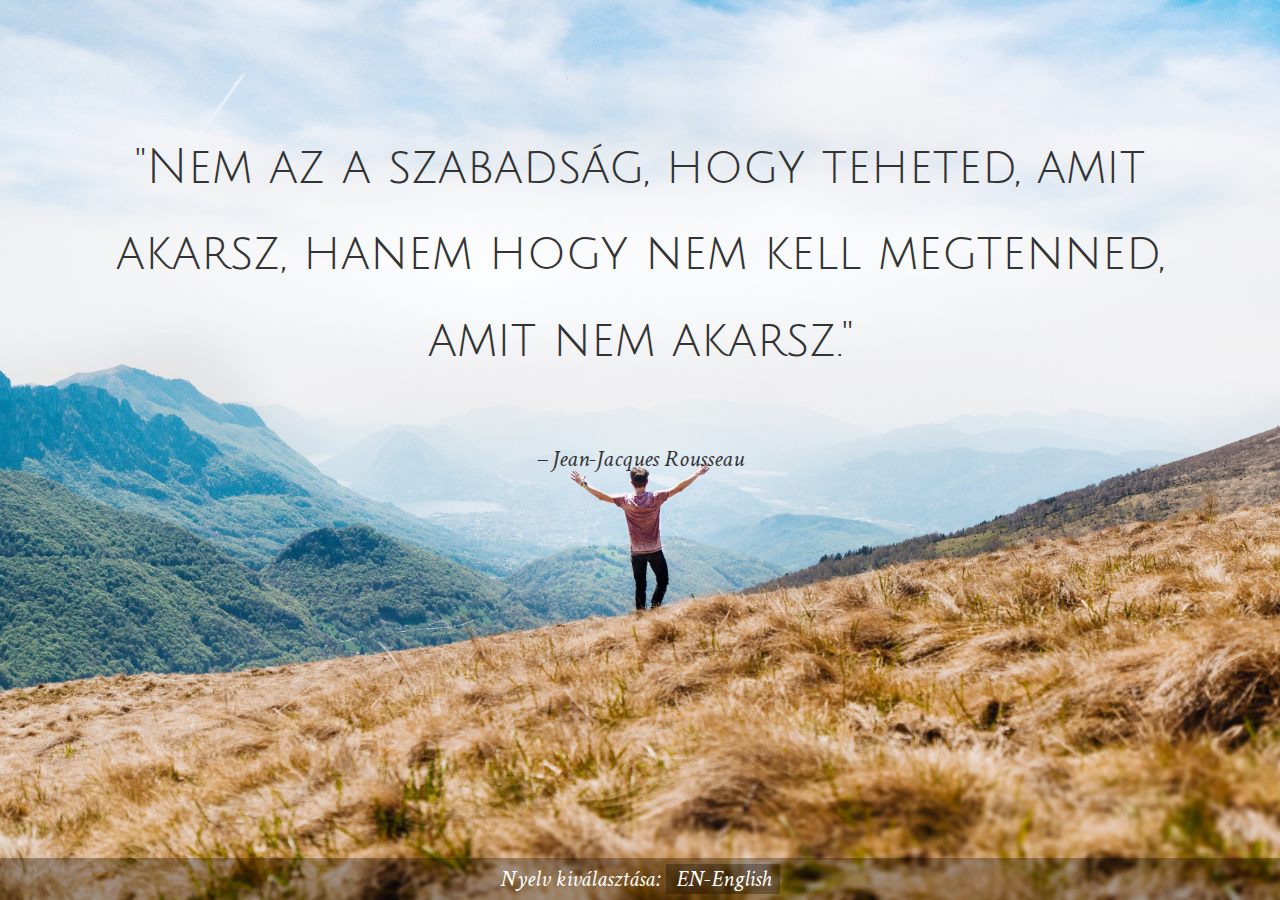
==== hu-HU.html @ e9a16f93 "media-queries, languages added" ====
<!DOCTYPE html>
<html>
<head>
  <meta charset="utf-8">
  <meta name="viewport" content="width=device-width initial-scale=1">
  
  <link rel="stylesheet" type="text/css" href="main.css">
  <link href="https://fonts.googleapis.com/css?family=Crimson+Text|Julius+Sans+One" rel="stylesheet">
  
  <title>Freedom</title>
</head>
<body>

  <div class="wrapper">
    <p class="quote">"Nem az a szabadság, hogy teheted, amit akarsz, hanem hogy nem kell megtenned, amit nem akarsz."</p>
    <p class="author"><small>– Jean-Jacques Rousseau</small></p>
  </div>
    
</body>

<footer>

<div class="dropup">
  <p class="lang-selector" >Nyelv kiválasztása: </p>
  <div class="dropup">
  <button class="dropbtn">EN-English</button>
  <div class="dropup-content">
    <a href="de-DE.html">DE-Deutsche</a>
    <a href="index.html">EN-English</a>
    <a href="es-ES.html">ES-Español</a>
  </div>
</div>
</div>
</footer>
</html>
---- main.css ----
html,
body {
  margin: 0;
  padding: 0;
  font-size: 80%;
  line-height: 1;
}

body {
  width: 100%;
  height: 100vh;
  background: url('assets/freedom.jpg') no-repeat center;
  background-size: cover;
  color: #333;
}

.wrapper {
  padding-top: 4rem;
  width: 90%;
  margin: 0 auto;
  text-align: center;
}

.quote {
  font-family: 'Julius Sans One', sans-serif;
  font-size: 2.5rem; 
}

.author {
  font-family: 'Crimson Text', serif;
  font-size: 1.5rem;
  font-style: italic;
}
Footer{
Color: white;
Background-color: rgba(0,0,0,.3);
Height:auto;
position: absolute;
  Bottom:0;
Width:100%;
Text-align: center;
} 

.lang-selector {
Display: inline-block;
  font-family: 'Crimson Text', serif;
  font-style: italic;
  font-size: 1.2rem;
  margin:0;
} 


/* Dropup Button */
.dropbtn {
  background-color: rgba(0,0,0,.3);
  color: white;
  font-family: 'Crimson Text', serif;
  font-style: italic;
  font-size: 1.2rem;
  padding: 0 0.5rem;
  border: none;
}

/* The container <div> - needed to position the dropup content */
.dropup {
  position: relative;
  display: inline-block;
  padding:0;
  margin:0;
}

/* Dropup content (Hidden by Default) */
.dropup-content {
  display: none;
  position: absolute;
  bottom: 1.6rem;
  color:white;
  background-color: rgba(0,0,0,.6);
  width: 100%;
  box-shadow: 0px 8px 16px 0px rgba(0,0,0,0.2);
  z-index: 1;
}

/* Links inside the dropup */
.dropup-content a {
  font-style: italic;
  font-size: 1.2rem;
  color: white;
  padding: 0;
  margin:0;
  text-decoration: none;
  display: block;
}

/* Change color of dropup links on hover */
.dropup-content a:hover {background-color: rgba(0,0,0,.8)}

/* Show the dropup menu on hover */
.dropup:hover .dropup-content {
  display: block;
}

/* Change the background color of the dropup button when the dropup content is shown */
.dropup:hover .dropbtn {
  background-color: rgba(0,0,0,0.7);
}


@media (min-width: 768px){
html,
body {
  font-size: 100%;
  line-height: 1.5;
}
.dropup-content {
    bottom:1.7rem;
}
}


@media (min-width: 1200px){
html,
body {
  font-size: 120%;
  line-height: 1.8;
}

.wrapper {
  padding-top: 4rem;
}
.dropup-content {
  bottom:2rem;
}
}
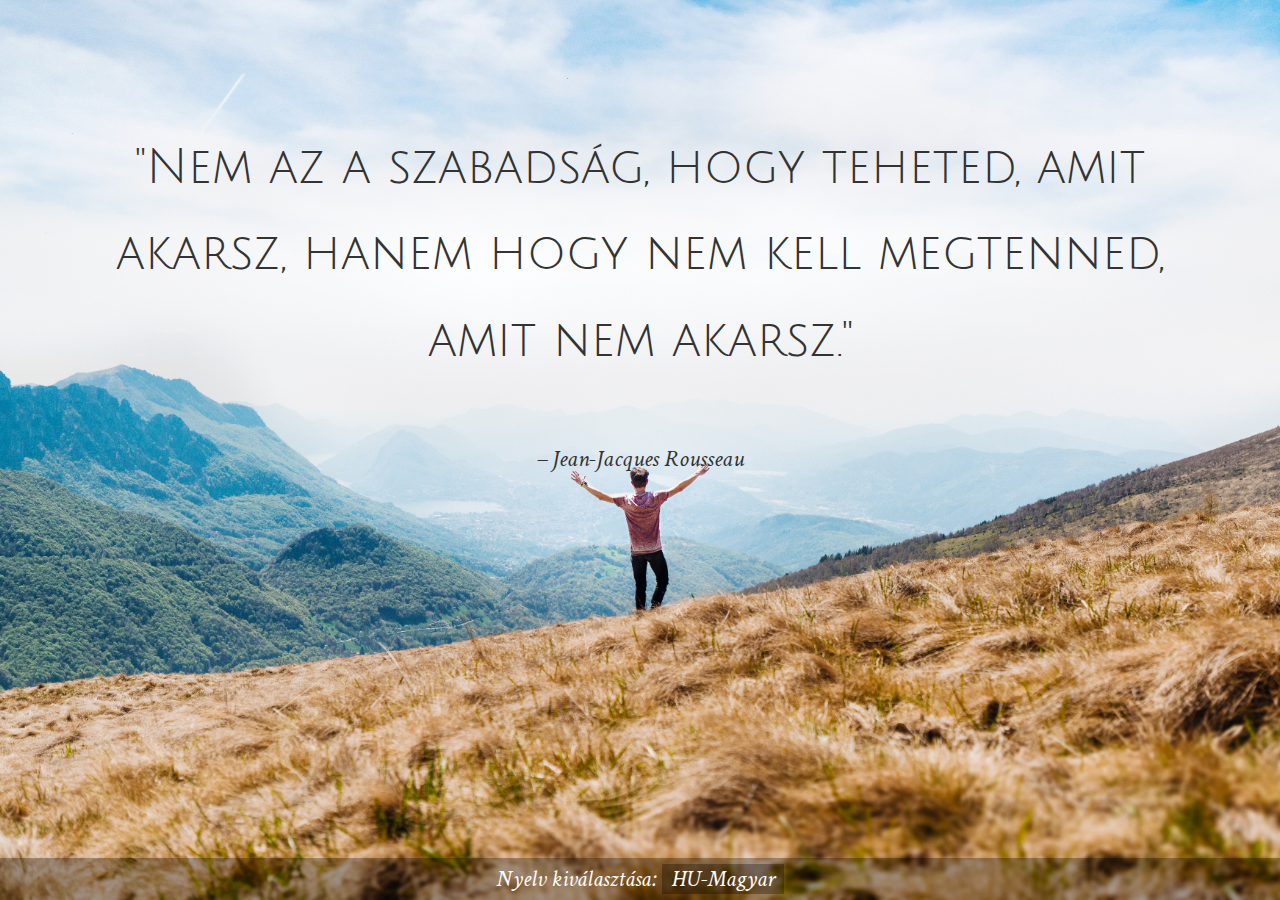
==== commit e70e4ca2: "hungarian fixed" ====
--- a/hu-HU.html
+++ b/hu-HU.html
@@ -23,7 +23,7 @@
 <div class="dropup">
   <p class="lang-selector" >Nyelv kiválasztása: </p>
   <div class="dropup">
-  <button class="dropbtn">EN-English</button>
+  <button class="dropbtn">HU-Magyar</button>
   <div class="dropup-content">
     <a href="de-DE.html">DE-Deutsche</a>
     <a href="index.html">EN-English</a>
